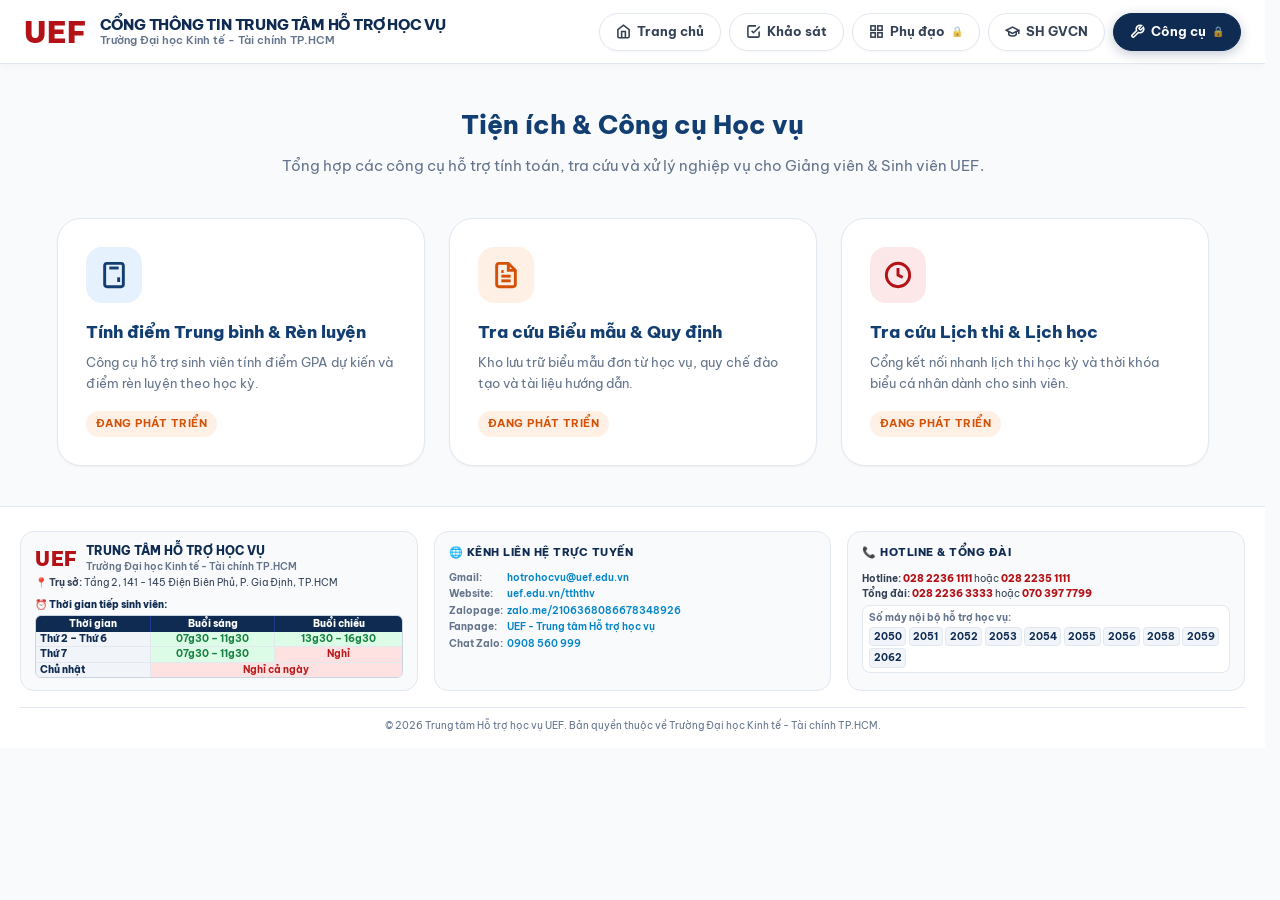
==== congcu/index.html @ 62ce5db2 "Enforce strict 2x2 and 3-column symmetrical sub-grids in Section XVI (Một số giải pháp hỗ trợ sinh v" ====
<!DOCTYPE html>
<html lang="vi">
<head>
  <meta charset="UTF-8">
  <meta name="viewport" content="width=device-width, initial-scale=1.0">
  <title>Công cụ Hỗ trợ Học vụ - UEF</title>
  <link rel="preconnect" href="https://fonts.googleapis.com">
  <link rel="preconnect" href="https://fonts.gstatic.com" crossorigin>
  <link href="https://fonts.googleapis.com/css2?family=Be+Vietnam+Pro:wght@300;400;500;600;700;800&display=swap" rel="stylesheet">
  <link rel="stylesheet" href="style.css?v=34.0.0">
  <link rel="stylesheet" href="/header.css?v=34.0.0">
  <script src="/header.js?v=34.0.0"></script>
</head>
<body>
    <!-- Static Unified Global Header -->
  <header class="portal-global-header">
    <div class="portal-header-container">
      <a href="/" class="portal-brand-link">
        <span class="portal-uef-logo-text">UEF</span>
        <div class="portal-brand-text-group">
          <h1 class="portal-brand-title">CỔNG THÔNG TIN TRUNG TÂM HỖ TRỢ HỌC VỤ</h1>
          <p class="portal-brand-subtitle">Trường Đại học Kinh tế - Tài chính TP.HCM</p>
        </div>
      </a>

      <nav class="portal-header-nav">
        <a href="/" class="portal-nav-btn">
          <svg viewBox="0 0 24 24" fill="none" stroke="currentColor" stroke-width="2.5">
            <path d="M3 9l9-7 9 7v11a2 2 0 0 1-2 2H5a2 2 0 0 1-2-2z"></path>
            <polyline points="9 22 9 12 15 12 15 22"></polyline>
          </svg>
          <span>Trang chủ</span>
        </a>

        <!-- Khảo sát: UNLOCKED (FREE ACCESS) -->
        <a href="/khaosat/" class="portal-nav-btn">
          <svg viewBox="0 0 24 24" fill="none" stroke="currentColor" stroke-width="2.5">
            <path d="M9 11l3 3L22 4"></path>
            <path d="M21 12v7a2 2 0 0 1-2 2H5a2 2 0 0 1-2-2V5a2 2 0 0 1 2-2h11"></path>
          </svg>
          <span>Khảo sát</span>
        </a>

        <!-- Phụ đạo: PROTECTED (LOCK 🔒) -->
        <a href="/phudao/" class="portal-nav-btn portal-auth-trigger" data-url="/phudao/" data-title="Lớp Phụ đạo & Điểm danh">
          <svg viewBox="0 0 24 24" fill="none" stroke="currentColor" stroke-width="2.5">
            <rect x="3" y="3" width="7" height="7"></rect>
            <rect x="14" y="3" width="7" height="7"></rect>
            <rect x="14" y="14" width="7" height="7"></rect>
            <rect x="3" y="14" width="7" height="7"></rect>
          </svg>
          <span>Phụ đạo</span>
          <span class="portal-lock-pill">🔒</span>
        </a>

        <!-- SH GVCN: UNLOCKED (FREE ACCESS) -->
        <a href="/shgvcn/" class="portal-nav-btn">
          <svg viewBox="0 0 24 24" fill="none" stroke="currentColor" stroke-width="2.5">
            <path d="M22 10v6M2 10l10-5 10 5-10 5z"></path>
            <path d="M6 12v5c3 3 9 3 12 0v-5"></path>
          </svg>
          <span>SH GVCN</span>
        </a>

        <!-- Công cụ: PROTECTED (LOCK 🔒) -->
        <a href="/congcu/" class="portal-nav-btn portal-auth-trigger active" data-url="/congcu/" data-title="Công cụ Hỗ trợ Học vụ">
          <svg viewBox="0 0 24 24" fill="none" stroke="currentColor" stroke-width="2.5">
            <path d="M14.7 6.3a1 1 0 0 0 0 1.4l1.6 1.6a1 1 0 0 0 1.4 0l3.77-3.77a6 6 0 0 1-7.94 7.94l-6.91 6.91a2.12 2.12 0 0 1-3-3l6.91-6.91a6 6 0 0 1 7.94-7.94l-3.76 3.76z"></path>
          </svg>
          <span>Công cụ</span>
          <span class="portal-lock-pill">🔒</span>
        </a>
      </nav>
    </div>
  </header>

  <!-- Main Body -->
  <main class="tools-container">
    <div class="tools-hero">
      <h2>Tiện ích & Công cụ Học vụ</h2>
      <p>Tổng hợp các công cụ hỗ trợ tính toán, tra cứu và xử lý nghiệp vụ cho Giảng viên & Sinh viên UEF.</p>
    </div>

    <div class="tools-grid">
      <!-- Tool 1 -->
      <div class="tool-card glass-card">
        <div class="tool-icon" style="background: var(--uef-blue-light); color: var(--uef-blue-dark);">
          <svg viewBox="0 0 24 24" fill="none" stroke="currentColor" stroke-width="2.5" style="width: 28px; height: 28px;">
            <rect x="4" y="2" width="16" height="20" rx="2"></rect>
            <line x1="8" y1="6" x2="16" y2="6"></line>
            <line x1="16" y1="14" x2="16" y2="18"></line>
            <path d="M8 10h.01M12 10h.01M16 10h.01M8 14h.01M12 14h.01M8 18h.01M12 18h.01"></path>
          </svg>
        </div>
        <div class="tool-info">
          <h3>Tính điểm Trung bình & Rèn luyện</h3>
          <p>Công cụ hỗ trợ sinh viên tính điểm GPA dự kiến và điểm rèn luyện theo học kỳ.</p>
          <span class="tool-badge badge-pending">Đang phát triển</span>
        </div>
      </div>

      <!-- Tool 2 -->
      <div class="tool-card glass-card">
        <div class="tool-icon" style="background: var(--uef-orange-light); color: var(--uef-orange-dark);">
          <svg viewBox="0 0 24 24" fill="none" stroke="currentColor" stroke-width="2.5" style="width: 28px; height: 28px;">
            <path d="M14 2H6a2 2 0 0 0-2 2v16a2 2 0 0 0 2 2h12a2 2 0 0 0 2-2V8z"></path>
            <polyline points="14 2 14 8 20 8"></polyline>
            <line x1="16" y1="13" x2="8" y2="13"></line>
            <line x1="16" y1="17" x2="8" y2="17"></line>
            <polyline points="10 9 9 9 8 9"></polyline>
          </svg>
        </div>
        <div class="tool-info">
          <h3>Tra cứu Biểu mẫu & Quy định</h3>
          <p>Kho lưu trữ biểu mẫu đơn từ học vụ, quy chế đào tạo và tài liệu hướng dẫn.</p>
          <span class="tool-badge badge-pending">Đang phát triển</span>
        </div>
      </div>

      <!-- Tool 3 -->
      <div class="tool-card glass-card">
        <div class="tool-icon" style="background: var(--uef-red-light); color: var(--uef-red-dark);">
          <svg viewBox="0 0 24 24" fill="none" stroke="currentColor" stroke-width="2.5" style="width: 28px; height: 28px;">
            <circle cx="12" cy="12" r="10"></circle>
            <polyline points="12 6 12 12 16 14"></polyline>
          </svg>
        </div>
        <div class="tool-info">
          <h3>Tra cứu Lịch thi & Lịch học</h3>
          <p>Cổng kết nối nhanh lịch thi học kỳ và thời khóa biểu cá nhân dành cho sinh viên.</p>
          <span class="tool-badge badge-pending">Đang phát triển</span>
        </div>
      </div>
    </div>
  </main>
  <!-- Static Unified Global Footer -->
    <!-- Static Unified Global Footer -->
    <!-- Static Unified Global Footer -->
    <!-- Static Unified Global Footer -->
    <!-- Static Unified Global Footer -->
    <!-- Static Unified Global Footer -->
    <!-- Static Unified Global Footer -->
    <!-- Static Unified Global Footer -->
    <!-- Static Unified Global Footer -->
  <footer class="portal-global-footer">
    <div class="portal-footer-container">
      
      <!-- Col 1: Brand & Ultra-compact Table -->
      <div class="portal-footer-col footer-col-brand">
        <div>
          <div class="footer-brand-header">
            <span class="footer-uef-badge">UEF</span>
            <div>
              <h4 class="footer-title">TRUNG TÂM HỖ TRỢ HỌC VỤ</h4>
              <p class="footer-subtitle">Trường Đại học Kinh tế - Tài chính TP.HCM</p>
            </div>
          </div>
          <p class="footer-address">
            📍 <strong>Trụ sở:</strong> Tầng 2, 141 - 145 Điện Biên Phủ, P. Gia Định, TP.HCM
          </p>
        </div>

        <div>
          <div class="working-hours-title">⏰ Thời gian tiếp sinh viên:</div>
          <div style="margin-top: 2px; border-radius: 6px; overflow: hidden; border: 1px solid #cbd5e1; background: #ffffff;">
            <table style="width: 100%; border-collapse: collapse; font-family: inherit; font-size: 9.5px; text-align: center; margin: 0; line-height: 1.1;">
              <thead>
                <tr style="background-color: #0f2b52; color: #ffffff;">
                  <th style="padding: 2.5px 4px; font-weight: 800; font-size: 9.5px; border-right: 1px solid #1e3a8a;">Thời gian</th>
                  <th style="padding: 2.5px 4px; font-weight: 800; font-size: 9.5px; border-right: 1px solid #1e3a8a;">Buổi sáng</th>
                  <th style="padding: 2.5px 4px; font-weight: 800; font-size: 9.5px;">Buổi chiều</th>
                </tr>
              </thead>
              <tbody>
                <tr style="border-bottom: 1px solid #e2e8f0;">
                  <td style="padding: 2px 4px; font-weight: 800; color: #0f2b52; background-color: #f1f5f9; text-align: left; border-right: 1px solid #e2e8f0; font-size: 9.5px; white-space: nowrap;">Thứ 2 – Thứ 6</td>
                  <td style="padding: 2px 4px; font-weight: 700; color: #15803d; background-color: #dcfce7; border-right: 1px solid #e2e8f0; font-size: 9.5px; white-space: nowrap;">07g30 – 11g30</td>
                  <td style="padding: 2px 4px; font-weight: 700; color: #15803d; background-color: #dcfce7; font-size: 9.5px; white-space: nowrap;">13g30 – 16g30</td>
                </tr>
                <tr style="border-bottom: 1px solid #e2e8f0;">
                  <td style="padding: 2px 4px; font-weight: 800; color: #0f2b52; background-color: #f1f5f9; text-align: left; border-right: 1px solid #e2e8f0; font-size: 9.5px; white-space: nowrap;">Thứ 7</td>
                  <td style="padding: 2px 4px; font-weight: 700; color: #15803d; background-color: #dcfce7; border-right: 1px solid #e2e8f0; font-size: 9.5px; white-space: nowrap;">07g30 – 11g30</td>
                  <td style="padding: 2px 4px; font-weight: 700; color: #b91c1c; background-color: #fee2e2; font-size: 9.5px;">Nghỉ</td>
                </tr>
                <tr>
                  <td style="padding: 2px 4px; font-weight: 800; color: #0f2b52; background-color: #f1f5f9; text-align: left; border-right: 1px solid #e2e8f0; font-size: 9.5px; white-space: nowrap;">Chủ nhật</td>
                  <td colspan="2" style="padding: 2px 4px; font-weight: 700; color: #b91c1c; background-color: #fee2e2; font-size: 9.5px;">Nghỉ cả ngày</td>
                </tr>
              </tbody>
            </table>
          </div>
        </div>
      </div>

      <!-- Col 2: Kênh Liên Hệ Trực Tuyến -->
      <div class="portal-footer-col footer-col-online">
        <h5 class="footer-section-title">🌐 Kênh Liên Hệ Trực Tuyến</h5>
        <ul class="footer-links-list">
          <li>
            <span class="link-label">Gmail:</span>
            <a href="mailto:hotrohocvu@uef.edu.vn" class="footer-link">hotrohocvu@uef.edu.vn</a>
          </li>
          <li>
            <span class="link-label">Website:</span>
            <a href="https://www.uef.edu.vn/tththv" target="_blank" rel="noopener" class="footer-link">uef.edu.vn/tththv</a>
          </li>
          <li>
            <span class="link-label">Zalopage:</span>
            <a href="https://zalo.me/2106368086678348926" target="_blank" rel="noopener" class="footer-link">zalo.me/2106368086678348926</a>
          </li>
          <li>
            <span class="link-label">Fanpage:</span>
            <a href="https://www.facebook.com/UEF.TTHocVu" target="_blank" rel="noopener" class="footer-link">UEF - Trung tâm Hỗ trợ học vụ</a>
          </li>
          <li>
            <span class="link-label">Chat Zalo:</span>
            <a href="https://zalo.me/0908560999" target="_blank" rel="noopener" class="footer-link">0908 560 999</a>
          </li>
        </ul>
      </div>

      <!-- Col 3: Hotline & Tổng Đài Nội Bộ -->
      <div class="portal-footer-col footer-col-phones">
        <h5 class="footer-section-title">📞 Hotline & Tổng Đài</h5>
        <div class="footer-phone-block">
          <p><strong>Hotline:</strong> <a href="tel:02822361111">028 2236 1111</a> hoặc <a href="tel:02822351111">028 2235 1111</a></p>
          <p style="margin-top: 2px;"><strong>Tổng đài:</strong> <a href="tel:02822363333">028 2236 3333</a> hoặc <a href="tel:0703977799">070 397 7799</a></p>
          <div class="extension-numbers">
            <span class="ext-label">Số máy nội bộ hỗ trợ học vụ:</span>
            <div class="ext-tags">
              <span>2050</span><span>2051</span><span>2052</span><span>2053</span><span>2054</span><span>2055</span><span>2056</span><span>2058</span><span>2059</span><span>2062</span>
            </div>
          </div>
        </div>
      </div>

    </div>

    <div class="portal-footer-bottom">
      <p>© 2026 Trung tâm Hỗ trợ học vụ UEF. Bản quyền thuộc về Trường Đại học Kinh tế - Tài chính TP.HCM.</p>
    </div>
  </footer>
</body>
</html>
---- congcu/style.css ----
:root {
  /* Brand Colors UEF */
  --uef-red-dark: #b31217;
  --uef-red-light: #fde8e9;
  --uef-blue-dark: #123e72;
  --uef-blue-light: #e5f1fd;
  --uef-orange: #f26f21;
  --uef-orange-light: #fff0e6;
  --uef-orange-dark: #d45207;

  /* Theme colors */
  --bg-app: #f8fafc;
  --bg-card: rgba(255, 255, 255, 0.95);
  --bg-border: #e2e8f0;
  --text-main: #1e293b;
  --text-muted: #64748b;

  --shadow-sm: 0 1px 2px 0 rgba(0, 0, 0, 0.05);
  --shadow-md: 0 4px 6px -1px rgba(0, 0, 0, 0.05), 0 2px 4px -1px rgba(0, 0, 0, 0.03);
  --shadow-lg: 0 10px 15px -3px rgba(0, 0, 0, 0.08), 0 4px 6px -2px rgba(0, 0, 0, 0.04);
  
  --transition: all 0.25s cubic-bezier(0.4, 0, 0.2, 1);
}

* {
  box-sizing: border-box;
  margin: 0;
  padding: 0;
}

body {
  font-family: 'Be Vietnam Pro', sans-serif;
  background-color: var(--bg-app);
  color: var(--text-main);
  line-height: 1.5;
  -webkit-font-smoothing: antialiased;
}

/* Header */
.app-header {
  background: var(--bg-card);
  border-bottom: 1px solid var(--bg-border);
  padding: 16px 24px;
  position: sticky;
  top: 0;
  z-index: 100;
  backdrop-filter: blur(8px);
}

.header-container {
  max-width: 1200px;
  margin: 0 auto;
  display: flex;
  justify-content: space-between;
  align-items: center;
}

.logo-area {
  display: flex;
  align-items: center;
  gap: 16px;
}

.logo-icon {
  background: linear-gradient(135deg, var(--uef-red-dark) 0%, var(--uef-orange) 100%);
  color: white;
  width: 48px;
  height: 48px;
  border-radius: 12px;
  display: flex;
  align-items: center;
  justify-content: center;
  font-weight: 800;
  font-size: 16px;
  box-shadow: var(--shadow-md);
}

.logo-area h1 {
  font-size: 18px;
  font-weight: 800;
  color: var(--uef-blue-dark);
}

.logo-area p {
  font-size: 12px;
  color: var(--text-muted);
  font-weight: 500;
}

/* Buttons */
.secondary-btn {
  border: 1px solid var(--bg-border);
  background: white;
  color: var(--text-main);
  font-family: inherit;
  font-weight: 700;
  cursor: pointer;
  padding: 10px 18px;
  font-size: 13px;
  border-radius: 100px;
  transition: var(--transition);
}

.secondary-btn:hover {
  background: #f1f5f9;
  transform: translateY(-1px);
}

/* Container */
.tools-container {
  max-width: 1200px;
  margin: 40px auto;
  padding: 0 24px;
}

.tools-hero {
  text-align: center;
  margin-bottom: 40px;
}

.tools-hero h2 {
  font-size: 26px;
  font-weight: 800;
  color: var(--uef-blue-dark);
  margin-bottom: 8px;
}

.tools-hero p {
  font-size: 15px;
  color: var(--text-muted);
}

.tools-grid {
  display: grid;
  grid-template-columns: repeat(auto-fit, minmax(320px, 1fr));
  gap: 24px;
}

.glass-card {
  background: var(--bg-card);
  border: 1px solid var(--bg-border);
  border-radius: 24px;
  padding: 28px;
  box-shadow: var(--shadow-sm);
  transition: var(--transition);
  display: flex;
  flex-direction: column;
  gap: 16px;
}

.glass-card:hover {
  box-shadow: var(--shadow-md);
  transform: translateY(-2px);
}

.tool-icon {
  width: 56px;
  height: 56px;
  border-radius: 16px;
  display: flex;
  align-items: center;
  justify-content: center;
}

.tool-info h3 {
  font-size: 17px;
  font-weight: 800;
  color: var(--uef-blue-dark);
  margin-bottom: 6px;
}

.tool-info p {
  font-size: 13px;
  color: var(--text-muted);
  margin-bottom: 16px;
  line-height: 1.6;
}

.tool-badge {
  display: inline-block;
  font-size: 11px;
  font-weight: 700;
  padding: 4px 10px;
  border-radius: 100px;
  text-transform: uppercase;
  letter-spacing: 0.5px;
}

.badge-pending {
  background: var(--uef-orange-light);
  color: var(--uef-orange-dark);
}


/* UNIFIED FIXED HEADER SYSTEM */
.app-header {
  position: sticky !important;
  top: 0 !important;
  z-index: 1000 !important;
  width: 100% !important;
  background: rgba(255, 255, 255, 0.94) !important;
  backdrop-filter: blur(12px) !important;
  -webkit-backdrop-filter: blur(12px) !important;
  border-bottom: 1px solid #e2e8f0 !important;
  padding: 12px 24px !important;
  box-shadow: 0 1px 3px 0 rgba(0, 0, 0, 0.05) !important;
}

.header-container {
  max-width: 1300px !important;
  margin: 0 auto !important;
  display: flex !important;
  justify-content: space-between !important;
  align-items: center !important;
  gap: 20px !important;
}

.brand-link {
  text-decoration: none !important;
  display: flex !important;
  align-items: center !important;
  gap: 14px !important;
  color: inherit !important;
  user-select: none !important;
}

.uef-text {
  color: #b31217 !important;
  font-size: 32px !important;
  font-weight: 900 !important;
  letter-spacing: 0.5px !important;
  line-height: 1 !important;
}

.brand-text-group {
  display: flex !important;
  flex-direction: column !important;
}

.brand-title {
  font-size: 16px !important;
  font-weight: 800 !important;
  color: #0f2b52 !important;
  letter-spacing: -0.2px !important;
  margin: 0 !important;
  line-height: 1.25 !important;
}

.brand-subtitle {
  font-size: 11.5px !important;
  color: #64748b !important;
  font-weight: 600 !important;
  margin: 0 !important;
  line-height: 1.25 !important;
}

.header-nav {
  display: flex !important;
  align-items: center !important;
  gap: 10px !important;
  flex-wrap: wrap !important;
}

.nav-btn {
  background: white !important;
  border: 1.5px solid #e2e8f0 !important;
  color: #334155 !important;
  padding: 8px 18px !important;
  border-radius: 100px !important;
  font-size: 13.5px !important;
  font-weight: 700 !important;
  font-family: inherit !important;
  cursor: pointer !important;
  display: inline-flex !important;
  align-items: center !important;
  gap: 8px !important;
  text-decoration: none !important;
  transition: all 0.25s cubic-bezier(0.4, 0, 0.2, 1) !important;
  box-shadow: 0 1px 3px 0 rgba(0, 0, 0, 0.05) !important;
}

.nav-btn .nav-icon {
  width: 16px !important;
  height: 16px !important;
}

.nav-btn:hover {
  background: #f1f5f9 !important;
  border-color: #cbd5e1 !important;
  color: #0f2b52 !important;
  transform: translateY(-1px) !important;
}

.nav-btn.active {
  background: #0f2b52 !important;
  color: #ffffff !important;
  border-color: #0f2b52 !important;
  box-shadow: 0 4px 14px rgba(15, 43, 82, 0.28) !important;
}

.nav-btn.active .nav-icon {
  stroke: #ffffff !important;
}

.lock-pill {
  font-size: 10px !important;
  opacity: 0.75 !important;
}

@media (max-width: 992px) {
  .header-container { flex-direction: column !important; align-items: flex-start !important; }
  .header-nav { width: 100% !important; overflow-x: auto !important; padding-bottom: 4px !important; }
}
---- header.css ----
/* =========================================================
   UEF ACADEMIC SUPPORT PORTAL - AESTHETIC DESIGN SYSTEM
   ========================================================= */

:root {
  --portal-uef-red: #b31217;
  --portal-uef-red-dark: #900a0e;
  --portal-uef-blue-dark: #0f2b52;
  --portal-uef-blue-light: #f0f9ff;
  --portal-vivid-blue: #0284c7;
  --portal-border-color: #e2e8f0;
  --portal-border-hover: #cbd5e1;
  --portal-text-main: #0f172a;
  --portal-text-sub: #334155;
  --portal-text-muted: #64748b;
  --portal-bg-app: #f8fafc;
}

/* Zero-shift layout rules */
html {
  overflow-y: scroll !important;
  scrollbar-gutter: stable !important;
  box-sizing: border-box !important;
}

*, *::before, *::after {
  box-sizing: border-box !important;
}

body {
  font-family: 'Be Vietnam Pro', -apple-system, BlinkMacSystemFont, 'Segoe UI', Roboto, sans-serif !important;
  background-color: #f8fafc !important;
  color: #0f172a !important;
  line-height: 1.6 !important;
  margin: 0 !important;
  padding: 0 !important;
  -webkit-font-smoothing: antialiased !important;
}

/* Fixed Global Header - Sleek 64px Height */
.portal-global-header {
  position: sticky !important;
  top: 0 !important;
  left: 0 !important;
  right: 0 !important;
  z-index: 9999 !important;
  width: 100% !important;
  height: 64px !important;
  background: rgba(255, 255, 255, 0.96) !important;
  backdrop-filter: blur(16px) !important;
  -webkit-backdrop-filter: blur(16px) !important;
  border-bottom: 1.5px solid #e2e8f0 !important;
  padding: 0 24px !important;
  box-shadow: 0 2px 8px rgba(15, 23, 42, 0.03) !important;
  box-sizing: border-box !important;
  display: flex !important;
  align-items: center !important;
}

.portal-header-container {
  width: 100% !important;
  max-width: 1300px !important;
  margin: 0 auto !important;
  display: flex !important;
  justify-content: space-between !important;
  align-items: center !important;
  gap: 20px !important;
}

/* Brand Link */
.portal-brand-link {
  text-decoration: none !important;
  display: flex !important;
  align-items: center !important;
  gap: 12px !important;
  color: inherit !important;
  user-select: none !important;
  flex-shrink: 0 !important;
}

.portal-uef-logo-text {
  color: #b31217 !important;
  font-size: 30px !important;
  font-weight: 900 !important;
  letter-spacing: 0.5px !important;
  line-height: 1 !important;
}

.portal-brand-text-group {
  display: flex !important;
  flex-direction: column !important;
}

.portal-brand-title {
  font-size: 15px !important;
  font-weight: 800 !important;
  color: #0f2b52 !important;
  letter-spacing: -0.2px !important;
  margin: 0 !important;
  line-height: 1.2 !important;
}

.portal-brand-subtitle {
  font-size: 11px !important;
  color: #64748b !important;
  font-weight: 600 !important;
  margin: 0 !important;
  line-height: 1.2 !important;
}

/* Navigation Menu */
.portal-header-nav {
  display: flex !important;
  align-items: center !important;
  gap: 8px !important;
  flex-shrink: 0 !important;
}

.portal-nav-btn {
  background: #ffffff !important;
  border: 1.5px solid #e2e8f0 !important;
  color: #334155 !important;
  height: 38px !important;
  padding: 0 16px !important;
  border-radius: 100px !important;
  font-size: 13px !important;
  font-weight: 700 !important;
  font-family: inherit !important;
  cursor: pointer !important;
  display: inline-flex !important;
  align-items: center !important;
  justify-content: center !important;
  gap: 6px !important;
  text-decoration: none !important;
  transition: all 0.2s ease !important;
  box-shadow: 0 1px 2px rgba(0, 0, 0, 0.04) !important;
  box-sizing: border-box !important;
}

.portal-nav-btn svg {
  width: 15px !important;
  height: 15px !important;
  flex-shrink: 0 !important;
}

.portal-nav-btn:hover {
  background: #f8fafc !important;
  border-color: #cbd5e1 !important;
  color: #0f2b52 !important;
  transform: translateY(-1px) !important;
  box-shadow: 0 3px 6px rgba(0, 0, 0, 0.05) !important;
}

/* Active Highlight State */
.portal-nav-btn.active {
  background: #0f2b52 !important;
  color: #ffffff !important;
  border-color: #0f2b52 !important;
  box-shadow: 0 3px 12px rgba(15, 43, 82, 0.25) !important;
}

.portal-nav-btn.active svg {
  stroke: #ffffff !important;
}

.portal-lock-pill {
  font-size: 10px !important;
  opacity: 0.75 !important;
}

/* Security Password Modal */
.portal-modal-overlay {
  position: fixed !important;
  inset: 0 !important;
  background: rgba(15, 23, 42, 0.65) !important;
  backdrop-filter: blur(8px) !important;
  -webkit-backdrop-filter: blur(8px) !important;
  display: flex !important;
  align-items: center !important;
  justify-content: center !important;
  z-index: 99999 !important;
  opacity: 0 !important;
  pointer-events: none !important;
  transition: opacity 0.25s ease !important;
  padding: 16px !important;
}

.portal-modal-overlay.active {
  opacity: 1 !important;
  pointer-events: auto !important;
}

.portal-modal-card {
  background: white !important;
  border: 1.5px solid #e2e8f0 !important;
  border-radius: 24px !important;
  padding: 32px !important;
  max-width: 440px !important;
  width: 100% !important;
  box-shadow: 0 20px 40px -10px rgba(0, 0, 0, 0.15) !important;
  transform: scale(0.95) !important;
  transition: transform 0.25s ease !important;
}

.portal-modal-overlay.active .portal-modal-card {
  transform: scale(1) !important;
}

/* =========================================================
   ZERO-GAP BALANCED GLOBAL FOOTER
   ========================================================= */
.portal-global-footer {
  background: #ffffff !important;
  border-top: 1.5px solid #e2e8f0 !important;
  padding: 24px 20px 14px 20px !important;
  margin-top: 36px !important;
  font-family: 'Be Vietnam Pro', -apple-system, BlinkMacSystemFont, sans-serif !important;
  color: #0f172a !important;
  box-sizing: border-box !important;
}

.portal-footer-container {
  max-width: 1300px !important;
  margin: 0 auto !important;
  display: grid !important;
  grid-template-columns: repeat(3, minmax(0, 1fr)) !important;
  gap: 16px !important;
  align-items: stretch !important;
  padding-bottom: 16px !important;
  border-bottom: 1px solid #e2e8f0 !important;
}

.portal-footer-col {
  background: #f8fafc !important;
  border: 1.5px solid #e2e8f0 !important;
  border-radius: 14px !important;
  padding: 12px 14px !important;
  display: flex !important;
  flex-direction: column !important;
  justify-content: flex-start !important;
  gap: 6px !important;
  box-sizing: border-box !important;
  min-width: 0 !important;
  transition: all 0.2s ease !important;
}

.portal-footer-col:hover {
  border-color: #cbd5e1 !important;
  box-shadow: 0 3px 8px rgba(0, 0, 0, 0.03) !important;
}

.footer-brand-header {
  display: flex !important;
  align-items: center !important;
  gap: 8px !important;
  margin-bottom: 2px !important;
}

.footer-uef-badge {
  color: #b31217 !important;
  font-size: 20px !important;
  font-weight: 900 !important;
  line-height: 1 !important;
  letter-spacing: 0.5px !important;
}

.footer-title {
  font-size: 12px !important;
  font-weight: 800 !important;
  color: #0f2b52 !important;
  margin: 0 !important;
  line-height: 1.15 !important;
}

.footer-subtitle {
  font-size: 9.5px !important;
  color: #64748b !important;
  font-weight: 600 !important;
  margin: 1px 0 0 0 !important;
}

.footer-address {
  font-size: 10px !important;
  color: #334155 !important;
  line-height: 1.35 !important;
  margin: 0 !important;
}

.working-hours-title {
  font-size: 10px !important;
  font-weight: 800 !important;
  color: #0f2b52 !important;
  margin: 2px 0 2px 0 !important;
  display: flex !important;
  align-items: center !important;
  gap: 4px !important;
}

.footer-section-title {
  font-size: 11px !important;
  font-weight: 800 !important;
  color: #0f2b52 !important;
  margin: 0 0 4px 0 !important;
  text-transform: uppercase !important;
  letter-spacing: 0.5px !important;
}

.footer-links-list {
  list-style: none !important;
  padding: 0 !important;
  margin: 0 !important;
  display: flex !important;
  flex-direction: column !important;
  gap: 4px !important;
}

.footer-links-list li {
  font-size: 10px !important;
  display: flex !important;
  align-items: center !important;
  gap: 4px !important;
  flex-wrap: wrap !important;
  line-height: 1.25 !important;
}

.link-label {
  font-weight: 700 !important;
  color: #64748b !important;
  min-width: 54px !important;
  font-size: 10px !important;
}

.footer-link {
  color: #0284c7 !important;
  text-decoration: none !important;
  font-weight: 600 !important;
  transition: color 0.15s ease !important;
}

.footer-link:hover {
  color: #b31217 !important;
  text-decoration: underline !important;
}

.footer-phone-block p {
  font-size: 10px !important;
  color: #334155 !important;
  line-height: 1.35 !important;
  margin: 0 0 2px 0 !important;
}

.footer-phone-block a {
  color: #b31217 !important;
  text-decoration: none !important;
  font-weight: 800 !important;
}

.footer-phone-block a:hover {
  text-decoration: underline !important;
}

.extension-numbers {
  margin-top: 4px !important;
  padding: 4px 6px !important;
  background: #ffffff !important;
  border: 1px solid #e2e8f0 !important;
  border-radius: 8px !important;
}

.ext-label {
  display: block !important;
  font-size: 9.5px !important;
  font-weight: 700 !important;
  color: #64748b !important;
  margin-bottom: 2px !important;
}

.ext-tags {
  display: flex !important;
  flex-wrap: wrap !important;
  gap: 2.5px !important;
}

.ext-tags span {
  background: #f1f5f9 !important;
  border: 1px solid #e2e8f0 !important;
  padding: 1px 3.5px !important;
  border-radius: 3.5px !important;
  font-size: 9.5px !important;
  font-weight: 700 !important;
  color: #0f2b52 !important;
}

.portal-footer-bottom {
  max-width: 1300px !important;
  margin: 10px auto 0 auto !important;
  text-align: center !important;
  font-size: 10px !important;
  color: #64748b !important;
}

@media (max-width: 992px) {
  .portal-footer-container {
    grid-template-columns: 1fr !important;
    gap: 12px !important;
  }
}
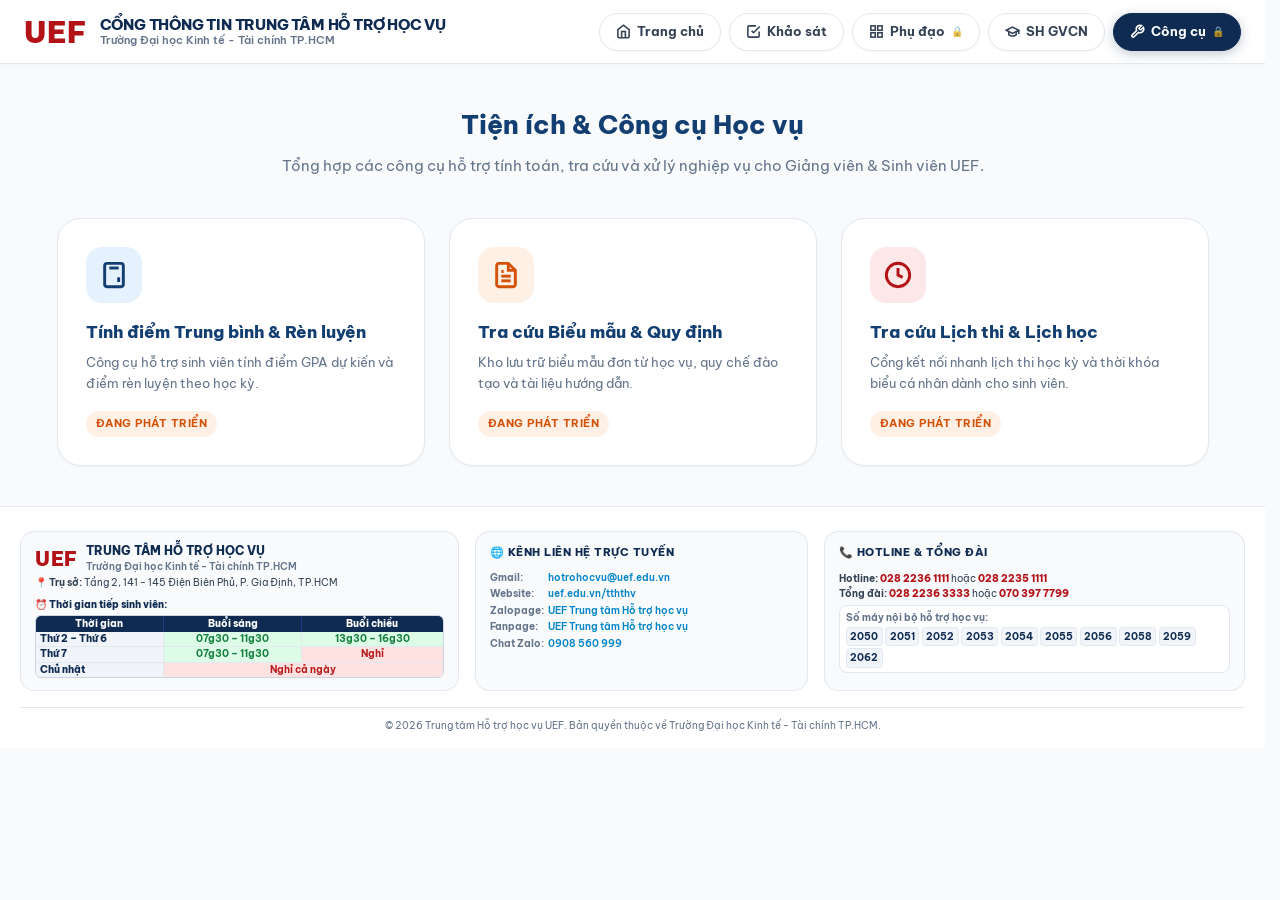
==== commit 6aac20ef: "Comprehensive upgrade: 21 rich academic topics, real-time GPA calculators, zoom modal, daotao guide " ====
--- a/congcu/index.html
+++ b/congcu/index.html
@@ -4,12 +4,16 @@
   <meta charset="UTF-8">
   <meta name="viewport" content="width=device-width, initial-scale=1.0">
   <title>Công cụ Hỗ trợ Học vụ - UEF</title>
+  <link rel="icon" type="image/svg+xml" href="/favicon.svg?v=40.0.0">
+  <link rel="alternate icon" type="image/png" href="/favicon.png?v=40.0.0">
+  <link rel="shortcut icon" href="/favicon.ico?v=40.0.0">
+  <link rel="apple-touch-icon" href="/favicon.png?v=40.0.0">
   <link rel="preconnect" href="https://fonts.googleapis.com">
   <link rel="preconnect" href="https://fonts.gstatic.com" crossorigin>
   <link href="https://fonts.googleapis.com/css2?family=Be+Vietnam+Pro:wght@300;400;500;600;700;800&display=swap" rel="stylesheet">
-  <link rel="stylesheet" href="style.css?v=34.0.0">
-  <link rel="stylesheet" href="/header.css?v=34.0.0">
-  <script src="/header.js?v=34.0.0"></script>
+  <link rel="stylesheet" href="style.css?v=41.0.0">
+  <link rel="stylesheet" href="/header.css?v=41.0.0">
+  <script src="/header.js?v=41.0.0"></script>
 </head>
 <body>
     <!-- Static Unified Global Header -->
@@ -206,11 +210,11 @@
           </li>
           <li>
             <span class="link-label">Zalopage:</span>
-            <a href="https://zalo.me/2106368086678348926" target="_blank" rel="noopener" class="footer-link">zalo.me/2106368086678348926</a>
+            <a href="https://zalo.me/2106368086678348926" target="_blank" rel="noopener" class="footer-link">UEF Trung tâm Hỗ trợ học vụ</a>
           </li>
           <li>
             <span class="link-label">Fanpage:</span>
-            <a href="https://www.facebook.com/UEF.TTHocVu" target="_blank" rel="noopener" class="footer-link">UEF - Trung tâm Hỗ trợ học vụ</a>
+            <a href="https://www.facebook.com/TrungtamHTHV" target="_blank" rel="noopener" class="footer-link">UEF Trung tâm Hỗ trợ học vụ</a>
           </li>
           <li>
             <span class="link-label">Chat Zalo:</span>
--- a/header.css
+++ b/header.css
@@ -223,7 +223,7 @@
   max-width: 1300px !important;
   margin: 0 auto !important;
   display: grid !important;
-  grid-template-columns: repeat(3, minmax(0, 1fr)) !important;
+  grid-template-columns: minmax(0, 1.25fr) minmax(0, 0.95fr) minmax(0, 1.2fr) !important;
   gap: 16px !important;
   align-items: stretch !important;
   padding-bottom: 16px !important;
@@ -401,7 +401,13 @@
 
 @media (max-width: 992px) {
   .portal-footer-container {
-    grid-template-columns: 1fr !important;
-    gap: 12px !important;
-  }
-}
+  max-width: 1300px !important;
+  margin: 0 auto !important;
+  display: grid !important;
+  grid-template-columns: minmax(0, 1.25fr) minmax(0, 0.95fr) minmax(0, 1.2fr) !important;
+  gap: 16px !important;
+  align-items: stretch !important;
+  padding-bottom: 16px !important;
+  border-bottom: 1px solid #e2e8f0 !important;
+}
+}
